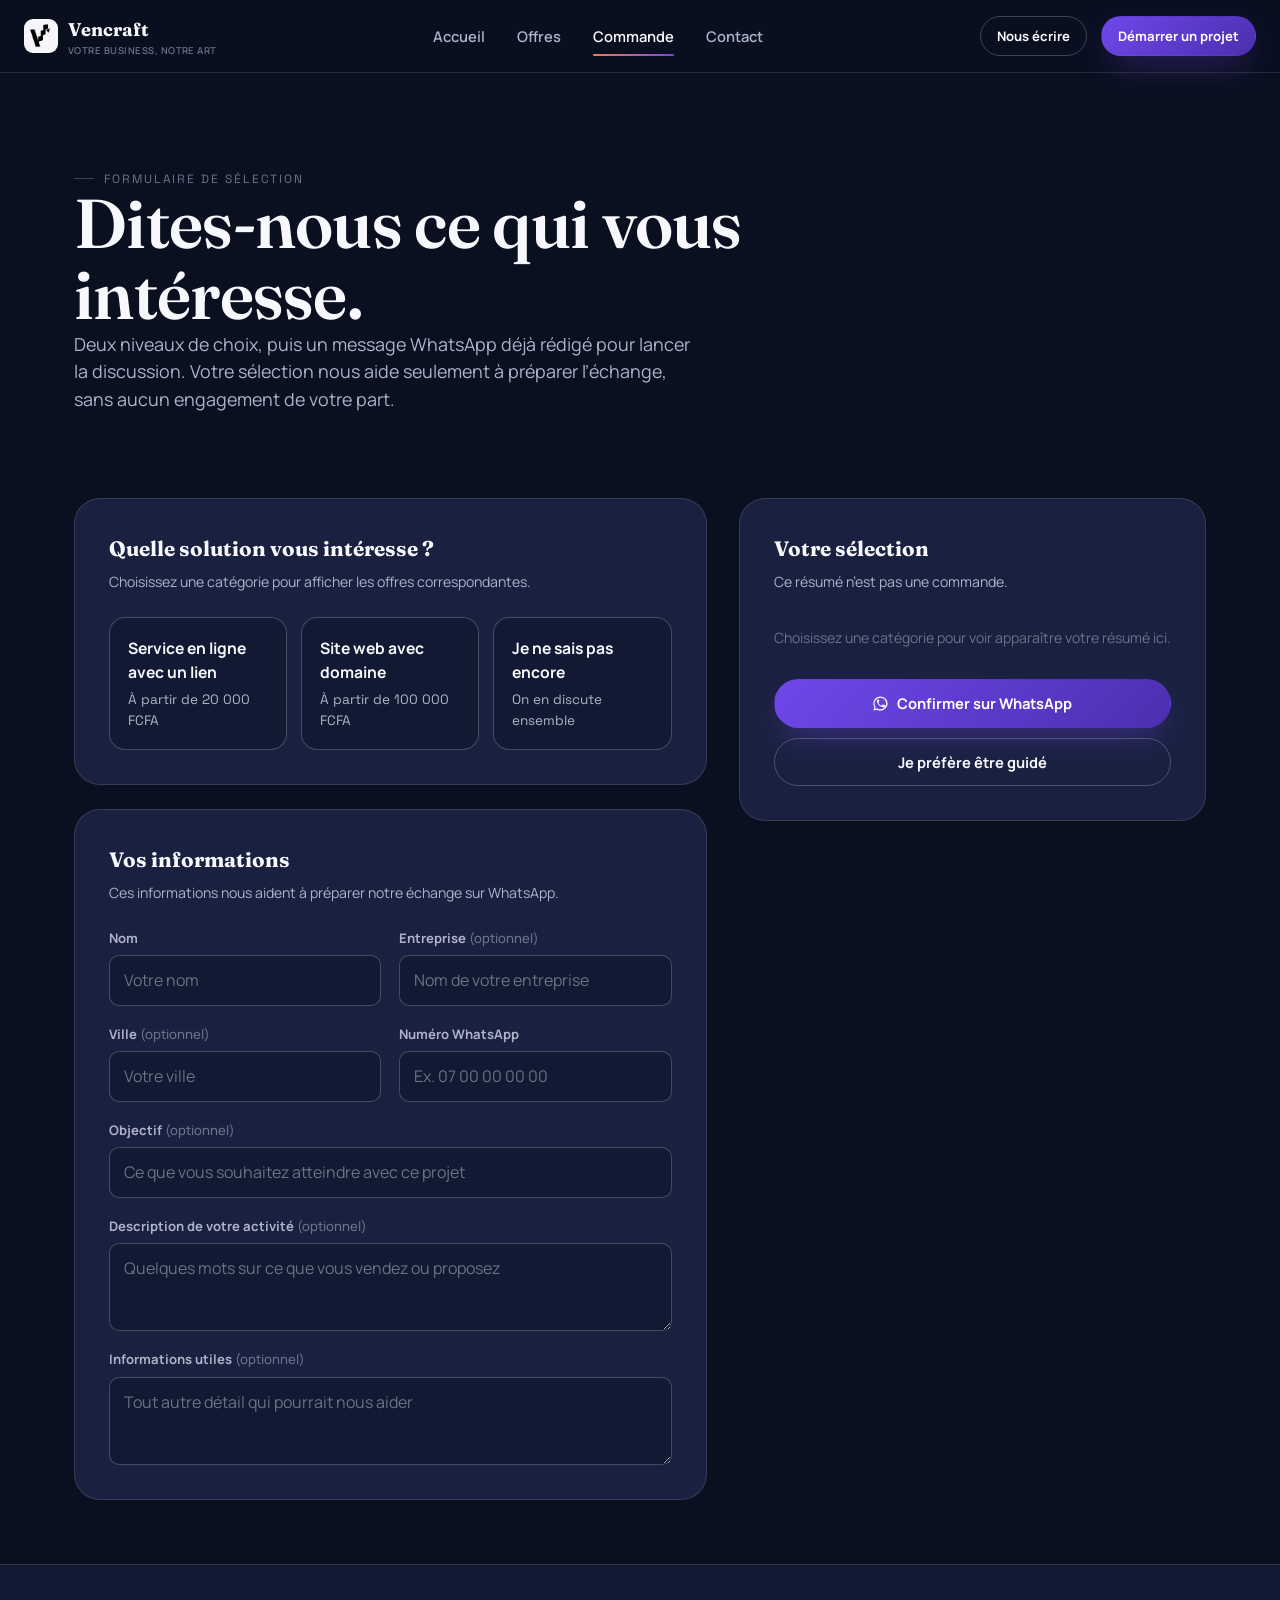
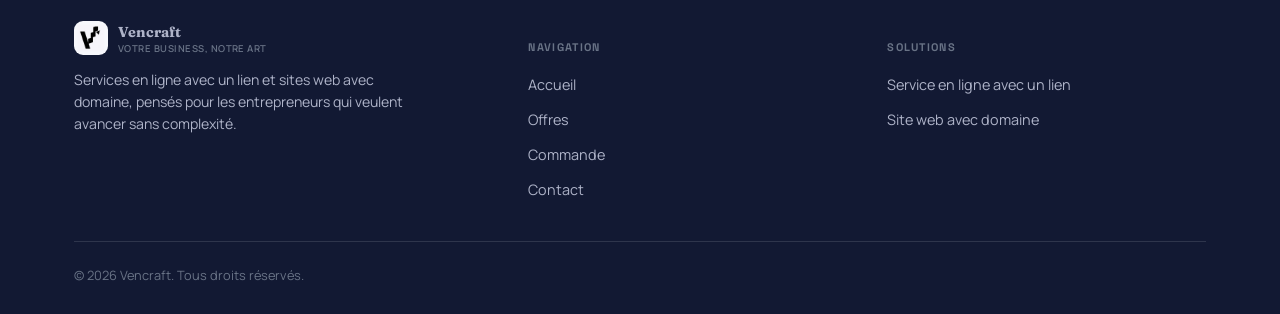
==== pages/commande.html @ 05296a95 "Add files via upload" ====
<!DOCTYPE html>
<html lang="fr">
<head>
<meta charset="UTF-8">
<meta name="viewport" content="width=device-width, initial-scale=1.0">
<title>Commande — Vencraft</title>
<meta name="description" content="Choisissez votre catégorie, votre offre, puis échangez directement avec Vencraft sur WhatsApp pour confirmer votre projet.">

<link rel="icon" type="image/png" sizes="32x32" href="../icons/favicon-32.png">
<link rel="icon" type="image/png" sizes="16x16" href="../icons/favicon-16.png">
<link rel="apple-touch-icon" href="../icons/apple-touch-icon.png">
<link rel="manifest" href="../manifest.webmanifest">
<meta name="theme-color" content="#0B1020">

<meta property="og:type" content="website">
<meta property="og:title" content="Commande — Vencraft">
<meta property="og:description" content="Choisissez votre catégorie, votre offre, puis échangez directement avec Vencraft sur WhatsApp pour confirmer votre projet.">
<meta property="og:image" content="https://VOTRE-DOMAINE.com/img/affiche-og.jpg">
<meta property="og:url" content="https://VOTRE-DOMAINE.com/pages/commande.html">
<meta name="twitter:card" content="summary_large_image">
<meta name="twitter:image" content="https://VOTRE-DOMAINE.com/img/affiche-og.jpg">

<link rel="stylesheet" href="../css/style.css">
</head>
<body>

<!-- ===================== HEADER ===================== -->
<header class="site-header">
  <div class="header-inner">
    <a href="../index.html" class="logo">
      <img src="../icons/logo-192.png" alt="Vencraft" class="mark">
      <span>Vencraft<span class="sub">Votre business, notre art</span></span>
    </a>
    <nav class="nav-desktop" aria-label="Navigation principale">
      <a href="../index.html">Accueil</a>
      <a href="services.html">Offres</a>
      <a href="commande.html" class="active">Commande</a>
      <a href="contact.html">Contact</a>
    </nav>
    <div class="header-cta">
      <a href="contact.html" class="btn btn-outline btn-sm">Nous écrire</a>
      <a href="commande.html" class="btn btn-gold btn-sm">Démarrer un projet</a>
      <button class="menu-toggle" aria-label="Ouvrir le menu" aria-expanded="false">
        <svg width="20" height="20" viewBox="0 0 24 24" fill="none" stroke="currentColor" stroke-width="2"><line x1="3" y1="6" x2="21" y2="6"/><line x1="3" y1="12" x2="21" y2="12"/><line x1="3" y1="18" x2="21" y2="18"/></svg>
      </button>
    </div>
  </div>
  <nav class="mobile-nav" aria-label="Navigation mobile">
    <a href="../index.html">Accueil</a>
    <a href="services.html">Offres</a>
    <a href="commande.html" class="active">Commande</a>
    <a href="contact.html">Contact</a>
    <div class="mobile-cta"><a href="commande.html" class="btn btn-gold btn-block">Démarrer un projet</a></div>
  </nav>
</header>

<main>
  <section class="hero" style="padding-bottom:20px;">
    <div class="container">
      <p class="eyebrow">Formulaire de sélection</p>
      <h1 class="display" style="max-width:20ch">Dites-nous ce qui vous intéresse.</h1>
      <p class="lede">Deux niveaux de choix, puis un message WhatsApp déjà rédigé pour lancer la discussion. Votre sélection nous aide seulement à préparer l’échange, sans aucun engagement de votre part.</p>
    </div>
  </section>

  <section class="section-tight">
    <div class="container">
      <div class="selector-shell" data-selection-flow>

        <!-- ===== colonne gauche : formulaire ===== -->
        <div>
          <!-- NIVEAU 1 -->
          <div class="panel reveal">
            <h3>Quelle solution vous intéresse ?</h3>
            <p class="panel-hint">Choisissez une catégorie pour afficher les offres correspondantes.</p>
            <div class="choice-grid cols-3">
              <label class="choice-card track-catalogue">
                <input type="radio" name="track" value="catalogue">
                <span class="cc-name">Service en ligne avec un lien</span>
                <span class="cc-price">À partir de 20 000 FCFA</span>
              </label>
              <label class="choice-card track-site">
                <input type="radio" name="track" value="domain">
                <span class="cc-name">Site web avec domaine</span>
                <span class="cc-price">À partir de 100 000 FCFA</span>
              </label>
              <label class="choice-card">
                <input type="radio" name="track" value="unsure">
                <span class="cc-name">Je ne sais pas encore</span>
                <span class="cc-price">On en discute ensemble</span>
              </label>
            </div>

            <!-- NIVEAU 2 — catalogue -->
            <div class="level-2" data-level2="catalogue">
              <h3>Quelle offre de catalogue vous intéresse ?</h3>
              <p class="panel-hint">Sélectionnez l’offre qui correspond le mieux à votre besoin.</p>
              <div class="choice-grid cols-2" data-offer-grid="catalogue"></div>
            </div>

            <!-- NIVEAU 2 — site -->
            <div class="level-2" data-level2="domain">
              <h3>Quelle offre de site vous intéresse ?</h3>
              <p class="panel-hint">Sélectionnez l’offre qui correspond le mieux à votre besoin.</p>
              <div class="choice-grid cols-2" data-offer-grid="domain"></div>
            </div>
          </div>

          <!-- FORMULAIRE GÉNÉRAL -->
          <div class="panel reveal">
            <h3>Vos informations</h3>
            <p class="panel-hint">Ces informations nous aident à préparer notre échange sur WhatsApp.</p>
            <form data-order-form>
              <div class="form-grid">
                <div class="field">
                  <label for="nom">Nom</label>
                  <input type="text" id="nom" name="nom" placeholder="Votre nom" required>
                </div>
                <div class="field">
                  <label for="entreprise">Entreprise <span class="opt">(optionnel)</span></label>
                  <input type="text" id="entreprise" name="entreprise" placeholder="Nom de votre entreprise">
                </div>
                <div class="field">
                  <label for="ville">Ville <span class="opt">(optionnel)</span></label>
                  <input type="text" id="ville" name="ville" placeholder="Votre ville">
                </div>
                <div class="field">
                  <label for="numero">Numéro WhatsApp</label>
                  <input type="tel" id="numero" name="numero" placeholder="Ex. 07 00 00 00 00" required>
                </div>
                <div class="field full">
                  <label for="objectif">Objectif <span class="opt">(optionnel)</span></label>
                  <input type="text" id="objectif" name="objectif" placeholder="Ce que vous souhaitez atteindre avec ce projet">
                </div>
                <div class="field full">
                  <label for="description">Description de votre activité <span class="opt">(optionnel)</span></label>
                  <textarea id="description" name="description" placeholder="Quelques mots sur ce que vous vendez ou proposez"></textarea>
                </div>
                <div class="field full">
                  <label for="infos">Informations utiles <span class="opt">(optionnel)</span></label>
                  <textarea id="infos" name="infos" placeholder="Tout autre détail qui pourrait nous aider"></textarea>
                </div>
              </div>
              <p class="form-error" data-form-error></p>
            </form>
          </div>
        </div>

        <!-- ===== colonne droite : résumé ===== -->
        <div class="panel summary-panel reveal">
          <h3>Votre sélection</h3>
          <p class="panel-hint">Ce résumé n’est pas une commande.</p>

          <p class="summary-empty" data-summary-empty>Choisissez une catégorie pour voir apparaître votre résumé ici.</p>

          <div data-summary-rows style="display:none;flex-direction:column;">
            <div class="summary-row">
              <span class="k">Solution sélectionnée</span>
              <span class="v" data-summary-track>—</span>
            </div>
            <div class="summary-row">
              <span class="k">Offre qui vous intéresse</span>
              <span class="v" data-summary-offer>—</span>
            </div>
            <div class="summary-row">
              <span class="k">Prix affiché</span>
              <span class="v" data-summary-price>—</span>
            </div>
          </div>

          <p class="summary-note" data-summary-note style="display:none;">Votre choix nous aide à comprendre votre intérêt. Nous confirmerons la solution et le prix après avoir étudié votre besoin.</p>

          <div class="summary-actions">
            <button class="btn btn-gold btn-block" data-whatsapp-submit>
              <svg width="17" height="17" viewBox="0 0 24 24" fill="currentColor"><path d="M17.5 14.4c-.3-.1-1.7-.8-2-.9-.3-.1-.5-.1-.7.1-.2.3-.8.9-1 1.1-.2.2-.4.2-.6.1-.3-.1-1.3-.5-2.5-1.5-.9-.8-1.5-1.8-1.7-2.1-.2-.3 0-.5.1-.6.1-.1.3-.4.4-.5.1-.2.2-.3.3-.5.1-.2 0-.4 0-.5C10.7 9 10.1 7.6 9.9 7c-.2-.5-.4-.5-.6-.5h-.5c-.2 0-.5.1-.7.3-.3.3-1 1-1 2.4s1 2.8 1.2 3c.1.2 2.1 3.2 5 4.4.7.3 1.3.5 1.7.6.7.2 1.3.2 1.8.1.5-.1 1.7-.7 1.9-1.3.2-.7.2-1.2.2-1.3-.1-.1-.3-.2-.6-.3z"/><path d="M12 2a10 10 0 0 0-8.6 15.1L2 22l5-1.3A10 10 0 1 0 12 2zm0 18.2c-1.6 0-3.1-.4-4.5-1.2l-.3-.2-3 .8.8-2.9-.2-.3A8.2 8.2 0 1 1 12 20.2z"/></svg>
              Confirmer sur WhatsApp
            </button>
            <a href="contact.html" class="btn btn-outline btn-block">Je préfère être guidé</a>
          </div>
        </div>

      </div>
    </div>
  </section>
</main>

<footer class="site-footer">
  <div class="container">
    <div class="footer-grid">
      <div>
        <a href="../index.html" class="logo" style="margin-bottom:14px;">
          <img src="../icons/logo-192.png" alt="Vencraft" class="mark">
          <span>Vencraft<span class="sub">Votre business, notre art</span></span>
        </a>
        <p style="color:var(--text-dim);font-size:.88rem;max-width:38ch;">Services en ligne avec un lien et sites web avec domaine, pensés pour les entrepreneurs qui veulent avancer sans complexité.</p>
      </div>
      <div>
        <h5>Navigation</h5>
        <ul>
          <li><a href="../index.html">Accueil</a></li>
          <li><a href="services.html">Offres</a></li>
          <li><a href="commande.html">Commande</a></li>
          <li><a href="contact.html">Contact</a></li>
        </ul>
      </div>
      <div>
        <h5>Solutions</h5>
        <ul>
          <li><a href="services.html#catalogue">Service en ligne avec un lien</a></li>
          <li><a href="services.html#domaine">Site web avec domaine</a></li>
        </ul>
      </div>
    </div>
    <div class="footer-bottom">
      <span>© <span data-year></span> Vencraft. Tous droits réservés.</span>
    </div>
  </div>
</footer>

<script src="../js/main.js"></script>
</body>
</html>
---- css/style.css ----
/* ==========================================================================
   VENCRAFT — Design system
   Display: Fraunces (craft, warmth, editorial weight)
   Body: Manrope (clean, humanist, mobile-legible)
   Data/Price: Space Grotesk (technical, precise — reserved for numbers)
   ========================================================================== */

@import url('https://fonts.googleapis.com/css2?family=Fraunces:ital,opsz,wght@0,9..144,300;0,9..144,500;0,9..144,600;0,9..144,700;1,9..144,500&family=Manrope:wght@400;500;600;700;800&family=Space+Grotesk:wght@500;600;700&display=swap');

:root{
  /* ink & surfaces — bleu nuit du logo */
  --ink:#0B1020;
  --ink-2:#121933;
  --surface:#1A2140;
  --surface-2:#222B4E;
  --line: rgba(247,248,252,.12);
  --line-strong: rgba(247,248,252,.22);

  /* paper (light cards on dark ground) — blanc cassé du logo */
  --paper:#F7F8FC;
  --paper-dim:#ECEDF6;
  --ink-on-paper:#0B1020;

  /* text on dark */
  --text:#F7F8FC;
  --text-dim:#AEB3C8;
  --text-faint:#697386;

  /* two tracks — never mixed without explanation */
  --catalogue:#FF7657;
  --catalogue-deep:#C2492D;
  --catalogue-glow: rgba(255,118,87,.16);

  --site:#7047EB;
  --site-deep:#4B2FAE;
  --site-glow: rgba(112,71,235,.18);

  /* accent de marque — violet du logo, réservé aux CTA principaux */
  --gold:#7047EB;
  --gold-deep:#4B2FAE;

  --danger:#E8613D;

  /* type */
  --f-display:'Fraunces', ui-serif, Georgia, serif;
  --f-body:'Manrope', ui-sans-serif, system-ui, sans-serif;
  --f-data:'Space Grotesk', ui-monospace, monospace;

  /* layout */
  --maxw: 1180px;
  --radius-s: 10px;
  --radius-m: 16px;
  --radius-l: 26px;
  --shadow-soft: 0 20px 60px -25px rgba(0,0,0,.6);
  --shadow-lift: 0 30px 70px -20px rgba(0,0,0,.55);

  --ease: cubic-bezier(.16,.8,.24,1);
}

/* ---------- reset ---------- */
*, *::before, *::after{ box-sizing:border-box; }
html{ scroll-behavior:smooth; }
@media (prefers-reduced-motion: reduce){
  html{ scroll-behavior:auto; }
  *, *::before, *::after{ animation-duration:.001ms !important; animation-iteration-count:1 !important; transition-duration:.001ms !important; scroll-behavior:auto !important; }
}
body{
  margin:0;
  background:var(--ink);
  color:var(--text);
  font-family:var(--f-body);
  font-size:16px;
  line-height:1.55;
  -webkit-font-smoothing:antialiased;
}
img{ max-width:100%; display:block; }
a{ color:inherit; text-decoration:none; }
ul{ margin:0; padding:0; list-style:none; }
h1,h2,h3,h4,p,figure{ margin:0; }
button{ font:inherit; cursor:pointer; }
input, select, textarea{ font:inherit; }

:focus-visible{
  outline:2px solid var(--gold);
  outline-offset:3px;
  border-radius:4px;
}

.container{
  width:100%;
  max-width:var(--maxw);
  margin:0 auto;
  padding:0 24px;
}

section{ position:relative; }

/* ---------- utility type ---------- */
.eyebrow{
  font-family:var(--f-data);
  font-size:12px;
  letter-spacing:.16em;
  text-transform:uppercase;
  color:var(--text-faint);
  display:inline-flex;
  align-items:center;
  gap:10px;
}
.eyebrow::before{
  content:'';
  width:20px; height:1px;
  background:var(--line-strong);
}
.eyebrow.on-catalogue{ color:var(--catalogue); }
.eyebrow.on-catalogue::before{ background:var(--catalogue); }
.eyebrow.on-site{ color:var(--site); }
.eyebrow.on-site::before{ background:var(--site); }

h1.display, h2.display, h3.display{
  font-family:var(--f-display);
  font-weight:600;
  letter-spacing:-.01em;
  color:var(--text);
}
h1.display{ font-size: clamp(2.4rem, 5.4vw, 4.4rem); line-height:1.03; font-weight:600; }
h2.display{ font-size: clamp(1.9rem, 3.6vw, 2.8rem); line-height:1.08; }
h3.display{ font-size: clamp(1.3rem, 2vw, 1.6rem); line-height:1.15; }

.lede{
  font-size: clamp(1.02rem, 1.4vw, 1.2rem);
  color:var(--text-dim);
  max-width:56ch;
}

.price{ font-family:var(--f-data); font-weight:700; letter-spacing:-.01em; }

/* ---------- header ---------- */
.site-header{
  position:sticky; top:0; z-index:60;
  background:rgba(11,16,32,.86);
  backdrop-filter:blur(14px) saturate(140%);
  border-bottom:1px solid var(--line);
}
.header-inner{
  display:flex; align-items:center; justify-content:space-between;
  padding:16px 24px;
}
.logo{
  display:flex; align-items:center; gap:10px;
  font-family:var(--f-display); font-weight:700; font-size:1.15rem;
  color:var(--text);
}
.logo .mark{
  width:34px; height:34px; border-radius:9px;
  object-fit:cover; flex:none; display:block;
}
.logo span.sub{
  display:block; font-family:var(--f-body); font-weight:600; font-size:9.5px;
  letter-spacing:.05em; text-transform:uppercase; color:var(--text-faint);
  max-width:190px; white-space:normal; line-height:1.25;
}

.nav-desktop{ display:flex; align-items:center; gap:32px; }
.nav-desktop a{
  font-size:.92rem; font-weight:600; color:var(--text-dim);
  position:relative; padding:6px 0;
  transition:color .2s var(--ease);
}
.nav-desktop a:hover, .nav-desktop a.active{ color:var(--text); }
.nav-desktop a.active::after{
  content:''; position:absolute; left:0; right:0; bottom:-2px; height:2px;
  background:linear-gradient(90deg, var(--catalogue), var(--site));
  border-radius:2px;
}

.header-cta{ display:flex; align-items:center; gap:14px; }

.btn{
  display:inline-flex; align-items:center; justify-content:center; gap:8px;
  padding:12px 22px;
  border-radius:999px;
  font-weight:700; font-size:.92rem;
  border:1px solid transparent;
  transition:transform .25s var(--ease), box-shadow .25s var(--ease), background .25s var(--ease), border-color .25s var(--ease);
  white-space:nowrap;
}
.btn:hover{ transform:translateY(-2px); }
.btn-gold{
  background:linear-gradient(135deg, var(--gold), var(--gold-deep));
  color:#FFFFFF;
  box-shadow:0 14px 34px -12px rgba(112,71,235,.55);
}
.btn-gold:hover{ box-shadow:0 18px 42px -12px rgba(112,71,235,.7); }
.btn-outline{
  border-color:var(--line-strong); color:var(--text);
  background:transparent;
}
.btn-outline:hover{ border-color:var(--text); }
/* boutons "Choisir cette offre" sur fond clair : l'outline sombre par défaut
   est presque invisible sur une carte crème, on la recolore par piste */
.offer-card .btn-outline{
  border-color:#D7DAE8; color:var(--ink-on-paper); background:transparent;
}
.offer-card.catalogue .btn-outline{ border-color:var(--catalogue); color:var(--catalogue-deep); }
.offer-card.catalogue .btn-outline:hover{ background:var(--catalogue-glow); border-color:var(--catalogue-deep); }
.offer-card.site .btn-outline{ border-color:var(--site); color:var(--site-deep); }
.offer-card.site .btn-outline:hover{ background:var(--site-glow); border-color:var(--site-deep); }
.btn-catalogue{
  background:var(--catalogue); color:#3A1608;
  box-shadow:0 14px 30px -14px var(--catalogue-glow);
}
.btn-site{
  background:var(--site); color:#FFFFFF;
  box-shadow:0 14px 30px -14px var(--site-glow);
}
.btn-sm{ padding:9px 16px; font-size:.82rem; }
.btn-block{ width:100%; }
.btn[disabled]{ opacity:.45; cursor:not-allowed; transform:none !important; }

.menu-toggle{
  display:none;
  width:42px; height:42px; border-radius:10px;
  border:1px solid var(--line-strong); background:transparent;
  color:var(--text);
  align-items:center; justify-content:center;
}

.mobile-nav{
  display:none;
  flex-direction:column;
  gap:2px;
  border-top:1px solid var(--line);
  background:var(--ink-2);
}
.mobile-nav.open{ display:flex; }
.mobile-nav a{
  padding:16px 24px;
  font-weight:600; color:var(--text-dim);
  border-bottom:1px solid var(--line);
}
.mobile-nav a.active{ color:var(--text); }
.mobile-nav .mobile-cta{ padding:18px 24px; }

@media (max-width: 860px){
  .nav-desktop{ display:none; }
  .header-cta .btn-outline{ display:none; }
  .menu-toggle{ display:flex; }
}

/* ---------- hero ---------- */
.hero{
  padding:88px 0 60px;
  overflow:hidden;
}
.hero-grid{
  display:grid; gap:56px;
}
.hero-copy{ max-width:640px; }
.hero-copy .eyebrow{ margin-bottom:22px; }
.hero-copy h1{ margin-bottom:22px; }
.hero-copy .lede{ margin-bottom:34px; }
.hero-badges{
  display:flex; flex-wrap:wrap; gap:10px 22px;
  margin-top:36px;
  padding-top:26px;
  border-top:1px solid var(--line);
}
.hero-badges .badge{
  display:flex; align-items:center; gap:8px;
  font-size:.82rem; color:var(--text-dim); font-weight:600;
}
.hero-badges .badge svg{ flex:none; color:var(--gold); }
.hero-actions{ display:flex; flex-wrap:wrap; gap:14px; }

/* signature: split-path switcher */
.split-path{
  position:relative;
  display:grid; grid-template-columns:1fr 1fr;
  border-radius:var(--radius-l);
  overflow:hidden;
  border:1px solid var(--line-strong);
  box-shadow:var(--shadow-lift);
  min-height:420px;
}
.split-path .seam{
  position:absolute; left:50%; top:0; bottom:0; width:1px;
  transform:translateX(-.5px);
  background:repeating-linear-gradient(180deg, var(--paper) 0 10px, transparent 10px 20px);
  opacity:.35;
  z-index:5;
  pointer-events:none;
}
.path-side{
  position:relative;
  padding:38px 30px;
  display:flex; flex-direction:column;
  color:var(--text);
  transition:flex-grow .5s var(--ease), background .4s var(--ease);
}
.path-side.catalogue{ background:linear-gradient(160deg, var(--catalogue-deep) 0%, #2A1610 70%); }
.path-side.site{ background:linear-gradient(160deg, var(--site-deep) 0%, #1E1642 70%); }
.path-side .tag{
  font-family:var(--f-data); font-size:11px; letter-spacing:.14em; text-transform:uppercase;
  color:rgba(255,255,255,.72);
  margin-bottom:16px;
}
.path-side h3{
  font-family:var(--f-display); font-weight:600; font-size:1.5rem; margin-bottom:10px;
}
.path-side p{ color:rgba(245,241,231,.82); font-size:.94rem; margin-bottom:22px; flex:none; }
.path-side .path-points{ margin-top:auto; display:flex; flex-direction:column; gap:9px; margin-bottom:24px; }
.path-side .path-points li{
  display:flex; gap:10px; align-items:flex-start;
  font-size:.86rem; color:rgba(245,241,231,.9);
}
.path-side .path-points li svg{ flex:none; margin-top:2px; }
.path-side .path-from{ font-size:.78rem; color:rgba(255,255,255,.65); margin-bottom:2px; }
.path-side .path-price{ font-family:var(--f-data); font-size:1.7rem; font-weight:700; margin-bottom:20px; }

@media (max-width: 760px){
  .split-path{ grid-template-columns:1fr; }
  .split-path .seam{ left:0; right:0; top:50%; bottom:auto; width:auto; height:1px;
    background:repeating-linear-gradient(90deg, var(--paper) 0 10px, transparent 10px 20px); }
}

@media (min-width: 980px){
  .hero-grid{ grid-template-columns:1.05fr .95fr; align-items:center; }
}

/* ---------- section shells ---------- */
.section{ padding:88px 0; }
.section-tight{ padding:64px 0; }
.section.on-paper{ background:var(--paper); color:var(--ink-on-paper); }
.section.on-paper .eyebrow{ color:#7C8299; }
.section.on-paper .eyebrow::before{ background:#C7CBDC; }
.section.on-paper h2.display, .section.on-paper h3.display{ color:var(--ink-on-paper); }
.section.on-paper .lede{ color:#4A4F63; }
.section-head{ max-width:680px; margin-bottom:48px; }
.section-head .eyebrow{ margin-bottom:16px; }
.section-head h2{ margin-bottom:16px; }

.divider-stitch{
  height:1px; margin:0 auto;
  max-width:var(--maxw);
  background:repeating-linear-gradient(90deg, var(--line-strong) 0 8px, transparent 8px 16px);
}

/* ---------- category intro blocks ---------- */
.category-block{ margin-bottom:64px; }
.category-block:last-child{ margin-bottom:0; }
.category-head{
  display:flex; align-items:flex-start; justify-content:space-between; gap:24px;
  flex-wrap:wrap;
  margin-bottom:8px;
}
.category-head h3{ font-size:clamp(1.5rem,2.4vw,2rem); }
.category-pill{
  font-family:var(--f-data); font-size:11px; letter-spacing:.1em; text-transform:uppercase;
  padding:7px 14px; border-radius:999px; font-weight:600;
}
.category-pill.catalogue{ background:var(--catalogue-glow); color:var(--catalogue-deep); border:1px solid rgba(194,73,45,.3); }
.category-pill.site{ background:var(--site-glow); color:var(--site-deep); border:1px solid rgba(75,47,174,.3); }
.on-paper .category-pill.catalogue{ color:#C2492D; }
.on-paper .category-pill.site{ color:#4B2FAE; }

.category-explain{ color:#4A4F63; max-width:64ch; margin-bottom:22px; }
.on-dark .category-explain{ color:var(--text-dim); }

.purpose-list{
  display:grid; grid-template-columns:repeat(auto-fit, minmax(200px,1fr));
  gap:10px 24px; margin-bottom:6px;
}
.purpose-list li{
  display:flex; gap:9px; align-items:flex-start; font-size:.88rem; color:#454B60;
}
.on-dark .purpose-list li{ color:var(--text-dim); }
.purpose-list li svg{ flex:none; margin-top:3px; }

/* ---------- offer cards ---------- */
.offer-grid{
  display:grid; gap:20px;
  grid-template-columns:repeat(4, 1fr);
}
@media (max-width: 1040px){ .offer-grid{ grid-template-columns:repeat(2,1fr); } }
@media (max-width: 600px){ .offer-grid{ grid-template-columns:1fr; } }

.offer-card{
  background:#FFFFFF;
  border:1px solid #E3E6F0;
  border-radius:var(--radius-m);
  padding:26px 22px;
  display:flex; flex-direction:column;
  transition:transform .3s var(--ease), box-shadow .3s var(--ease), border-color .3s var(--ease);
}
.offer-card:hover{ transform:translateY(-6px); box-shadow:var(--shadow-soft); }
.offer-card .cat-tag{
  font-family:var(--f-data); font-size:10.5px; letter-spacing:.1em; text-transform:uppercase;
  margin-bottom:14px; font-weight:600;
}
.offer-card.catalogue .cat-tag{ color:var(--catalogue-deep); }
.offer-card.site .cat-tag{ color:var(--site-deep); }
.offer-card h4{
  font-family:var(--f-display); font-weight:600; font-size:1.3rem; color:var(--ink-on-paper);
  margin-bottom:6px;
}
.offer-card .price{
  font-size:1.5rem; color:var(--ink-on-paper); margin-bottom:16px;
}
.offer-card .price small{ font-family:var(--f-body); font-weight:600; font-size:.62em; color:#7C8299; }
.offer-card p.desc{ font-size:.86rem; color:#5B6178; margin-bottom:18px; flex:1; }
.offer-card.featured{
  border-color:transparent;
  background:linear-gradient(180deg,#FFFFFF, #FFFFFF) padding-box,
             linear-gradient(135deg, var(--catalogue), var(--gold)) border-box;
  border:2px solid transparent;
  position:relative;
}
.offer-card.featured.site{
  background:linear-gradient(180deg,#FFFFFF, #FFFFFF) padding-box,
             linear-gradient(135deg, var(--site), var(--catalogue)) border-box;
}
.offer-card .badge-top{
  position:absolute; top:-13px; left:22px;
  font-family:var(--f-data); font-size:10px; letter-spacing:.08em; text-transform:uppercase;
  padding:5px 12px; border-radius:999px; font-weight:700;
  background:var(--gold); color:#FFFFFF;
}

/* ---------- offer detail accordion (inside offer cards) ---------- */
.offer-detail{
  margin-top:auto; padding-top:14px; border-top:1px solid #ECEEF6;
}
.offer-detail summary{
  cursor:pointer; list-style:none; display:flex; align-items:center; gap:6px;
  font-family:var(--f-data); font-size:.76rem; font-weight:700; letter-spacing:.02em;
  color:var(--catalogue-deep); margin-bottom:14px;
}
.offer-card.site .offer-detail summary{ color:var(--site-deep); }
.offer-detail summary::-webkit-details-marker{ display:none; }
.offer-detail summary::after{ content:'⌄'; font-size:1rem; transition:transform .25s var(--ease); }
.offer-detail[open] summary::after{ transform:rotate(180deg); }
.offer-detail .od-block{ margin-bottom:16px; }
.offer-detail .od-block:last-child{ margin-bottom:14px; }
.offer-detail .od-block h6{
  font-family:var(--f-data); font-size:10px; letter-spacing:.09em; text-transform:uppercase;
  color:#7C8299; margin-bottom:10px;
}
.offer-detail .od-block ul{ display:flex; flex-direction:column; gap:7px; }
.offer-detail .od-block li{
  font-size:.83rem; line-height:1.4; color:#43485C; padding-left:18px; position:relative;
}
.offer-detail .od-block li::before{
  content:'✓'; position:absolute; left:0; top:0;
  font-size:.75rem; font-weight:700; color:var(--catalogue-deep);
}
.offer-card.site .offer-detail .od-block li::before{ color:var(--site-deep); }
.offer-detail .od-note{
  font-size:.82rem; color:#5B6178; background:#F0F1F8; border-radius:10px; padding:12px 14px;
}

/* ---------- spec box (Croissance / Site Croissance deep dive) ---------- */
.spec-box{
  border-radius:var(--radius-l);
  padding:44px;
  display:grid; gap:36px;
  color:var(--text);
}
.spec-box.catalogue{ background:linear-gradient(150deg, #33190F 0%, var(--ink-2) 65%); border:1px solid rgba(255,118,87,.3); }
.spec-box.site{ background:linear-gradient(150deg, #1E1642 0%, var(--ink-2) 65%); border:1px solid rgba(112,71,235,.3); }
.spec-top{ display:flex; flex-wrap:wrap; justify-content:space-between; gap:24px; align-items:flex-start; }
.spec-marker{
  font-family:var(--f-data); font-size:11px; letter-spacing:.16em; text-transform:uppercase;
  font-weight:700; padding:8px 16px; border-radius:999px;
}
.spec-box.catalogue .spec-marker{ background:var(--catalogue); color:#3A1608; }
.spec-box.site .spec-marker{ background:var(--site); color:#FFFFFF; }
.spec-name{ font-family:var(--f-display); font-size:clamp(1.7rem,3vw,2.3rem); font-weight:600; margin-bottom:4px; }
.spec-price{ font-family:var(--f-data); font-size:1.5rem; font-weight:700; }
.spec-badge{
  display:inline-block; margin-top:10px;
  font-size:.78rem; font-weight:700; color:var(--gold);
  border:1px solid rgba(112,71,235,.4); padding:5px 12px; border-radius:999px;
}
.spec-grid{ display:grid; gap:28px; grid-template-columns:1fr 1fr; }
@media (max-width: 760px){ .spec-grid{ grid-template-columns:1fr; } }
.spec-col h5{
  font-family:var(--f-data); font-size:11px; letter-spacing:.12em; text-transform:uppercase;
  color:var(--text-faint); margin-bottom:12px;
}
.spec-col p{ color:var(--text-dim); font-size:.94rem; }
.spec-features{ display:flex; flex-direction:column; gap:10px; }
.spec-features li{ display:flex; gap:10px; align-items:flex-start; font-size:.9rem; color:var(--text); }
.spec-features li svg{ flex:none; margin-top:3px; }

/* ---------- comparison cards ---------- */
.compare-grid{ display:grid; gap:24px; grid-template-columns:1fr 1fr; }
@media (max-width: 760px){ .compare-grid{ grid-template-columns:1fr; } }
.compare-card{
  border-radius:var(--radius-l);
  padding:34px;
  background:#FFFFFF;
  border:1px solid #E3E6F0;
}
.compare-card .cc-head{ display:flex; align-items:center; gap:12px; margin-bottom:16px; }
.compare-card .cc-icon{
  width:44px; height:44px; border-radius:12px;
  display:flex; align-items:center; justify-content:center;
  flex:none;
}
.compare-card.catalogue .cc-icon{ background:var(--catalogue-glow); color:var(--catalogue-deep); }
.compare-card.site .cc-icon{ background:var(--site-glow); color:var(--site-deep); }
.compare-card h4{ font-family:var(--f-display); font-size:1.3rem; color:var(--ink-on-paper); }
.compare-card p{ color:#4A4F63; font-size:.92rem; margin-bottom:18px; }
.compare-card ul{ display:flex; flex-direction:column; gap:10px; margin-bottom:22px; }
.compare-card ul li{ display:flex; gap:9px; align-items:flex-start; font-size:.87rem; color:#454B60; }
.compare-card ul li svg{ flex:none; margin-top:3px; }
.compare-line{
  font-family:var(--f-display); font-style:italic; font-size:1.05rem;
  padding-top:16px; border-top:1px dashed #D7DAE8; color:var(--ink-on-paper);
}
.compare-card.catalogue .compare-line{ color:var(--catalogue-deep); }
.compare-card.site .compare-line{ color:var(--site-deep); }

/* ---------- process steps ---------- */
.steps{ display:grid; gap:20px; grid-template-columns:repeat(3,1fr); counter-reset:step; }
@media (max-width: 820px){ .steps{ grid-template-columns:1fr; } }
.step{
  border:1px solid var(--line); border-radius:var(--radius-m);
  padding:28px 24px; background:var(--surface);
  position:relative;
}
.step .step-no{
  font-family:var(--f-data); font-size:.78rem; color:var(--text-faint);
  margin-bottom:14px; letter-spacing:.08em;
}
.step h4{ font-family:var(--f-display); font-size:1.15rem; margin-bottom:8px; }
.step p{ color:var(--text-dim); font-size:.9rem; }

/* ---------- selection flow (commande.html) ---------- */
.selector-shell{
  display:grid; gap:32px; grid-template-columns: 1.15fr .85fr;
  align-items:start;
}
@media (max-width: 900px){ .selector-shell{ grid-template-columns:1fr; } }

.panel{
  background:var(--surface); border:1px solid var(--line);
  border-radius:var(--radius-l); padding:34px;
}
.panel + .panel{ margin-top:24px; }
.panel h3{ font-family:var(--f-display); font-size:1.3rem; margin-bottom:6px; }
.panel .panel-hint{ color:var(--text-dim); font-size:.88rem; margin-bottom:24px; }

.choice-grid{ display:grid; gap:14px; }
.choice-grid.cols-3{ grid-template-columns:repeat(3,1fr); }
.choice-grid.cols-2{ grid-template-columns:repeat(2,1fr); }
@media (max-width: 640px){ .choice-grid.cols-3, .choice-grid.cols-2{ grid-template-columns:1fr; } }

.choice-card{
  position:relative;
  border:1px solid var(--line-strong);
  border-radius:var(--radius-m);
  padding:18px 18px;
  background:var(--ink-2);
  text-align:left;
  color:var(--text);
  transition:border-color .2s var(--ease), background .2s var(--ease), transform .2s var(--ease);
}
.choice-card:hover{ transform:translateY(-3px); }
.choice-card .cc-name{ font-weight:700; font-size:.98rem; margin-bottom:4px; display:block; }
.choice-card .cc-price{ font-family:var(--f-data); font-size:.85rem; color:var(--text-dim); display:block; }
.choice-card input{ position:absolute; opacity:0; inset:0; width:100%; height:100%; margin:0; cursor:pointer; }
.choice-card.checked{ border-color:var(--gold); background:rgba(112,71,235,.1); }
.choice-card.checked::after{
  content:'✓'; position:absolute; top:10px; right:12px;
  width:20px; height:20px; border-radius:50%;
  background:var(--gold); color:#FFFFFF; font-size:11px; font-weight:800;
  display:flex; align-items:center; justify-content:center;
}
.choice-card.track-catalogue.checked{ border-color:var(--catalogue); background:var(--catalogue-glow); }
.choice-card.track-catalogue.checked::after{ background:var(--catalogue); color:#3A1608; }
.choice-card.track-site.checked{ border-color:var(--site); background:var(--site-glow); }
.choice-card.track-site.checked::after{ background:var(--site); color:#FFFFFF; }

.level-2{
  display:none;
  margin-top:28px; padding-top:28px; border-top:1px solid var(--line);
}
.level-2.active{ display:block; }

.form-grid{ display:grid; gap:18px; grid-template-columns:1fr 1fr; }
@media (max-width: 640px){ .form-grid{ grid-template-columns:1fr; } }
.field{ display:flex; flex-direction:column; gap:7px; }
.field.full{ grid-column:1 / -1; }
.field label{ font-size:.82rem; font-weight:700; color:var(--text-dim); }
.field label .opt{ font-weight:500; color:var(--text-faint); }
.field input, .field textarea{
  background:var(--ink-2); border:1px solid var(--line-strong); border-radius:10px;
  padding:12px 14px; color:var(--text);
}
.field input::placeholder, .field textarea::placeholder{ color:var(--text-faint); }
.field textarea{ resize:vertical; min-height:88px; }
.field input:focus, .field textarea:focus{ border-color:var(--gold); }

.summary-panel{ position:sticky; top:96px; }
.summary-row{
  display:flex; justify-content:space-between; gap:12px;
  padding:12px 0; border-bottom:1px solid var(--line);
  font-size:.88rem;
}
.summary-row:last-of-type{ border-bottom:none; }
.summary-row .k{ color:var(--text-faint); }
.summary-row .v{ font-weight:700; text-align:right; }
.summary-empty{ color:var(--text-faint); font-size:.88rem; padding:10px 0; }
.summary-note{
  margin-top:18px; padding:16px; border-radius:12px;
  background:rgba(244,241,231,.05); border:1px solid var(--line);
  font-size:.83rem; color:var(--text-dim); line-height:1.6;
}
.summary-actions{ margin-top:20px; display:flex; flex-direction:column; gap:10px; }
.form-error{ color:var(--danger); font-size:.82rem; margin-top:4px; display:none; }
.form-error.show{ display:block; }

/* ---------- contact page ---------- */
.contact-grid{ display:grid; gap:28px; grid-template-columns:1fr 1fr; }
@media (max-width: 860px){ .contact-grid{ grid-template-columns:1fr; } }
.contact-card{
  border:1px solid var(--line); border-radius:var(--radius-l);
  padding:30px; background:var(--surface);
}
.contact-card h4{ font-family:var(--f-display); font-size:1.2rem; margin-bottom:10px; }
.contact-card p{ color:var(--text-dim); font-size:.92rem; margin-bottom:18px; }
.contact-list{ display:flex; flex-direction:column; gap:14px; }
.contact-list li{ display:flex; gap:12px; align-items:flex-start; }
.contact-list .ic{
  width:38px; height:38px; border-radius:10px; flex:none;
  display:flex; align-items:center; justify-content:center;
  background:rgba(244,241,231,.06); color:var(--gold);
}
.contact-list .txt strong{ display:block; font-size:.9rem; }
.contact-list .txt span{ display:block; font-size:.85rem; color:var(--text-dim); }

.faq-item{ border-bottom:1px solid var(--line); padding:18px 0; }
.faq-item summary{ cursor:pointer; font-weight:700; list-style:none; display:flex; justify-content:space-between; gap:12px; }
.faq-item summary::-webkit-details-marker{ display:none; }
.faq-item summary::after{ content:'+'; color:var(--gold); font-size:1.2rem; }
.faq-item[open] summary::after{ content:'–'; }
.faq-item p{ color:var(--text-dim); font-size:.9rem; margin-top:12px; }

/* ---------- footer ---------- */
.site-footer{
  background:var(--ink-2); border-top:1px solid var(--line);
  padding:56px 0 28px;
}
.footer-grid{
  display:grid; gap:40px; grid-template-columns:1.3fr 1fr 1fr;
  margin-bottom:40px;
}
@media (max-width: 760px){ .footer-grid{ grid-template-columns:1fr; } }
.footer-grid h5{ font-family:var(--f-data); font-size:11px; letter-spacing:.12em; text-transform:uppercase; color:var(--text-faint); margin-bottom:16px; }
.footer-grid ul{ display:flex; flex-direction:column; gap:10px; }
.footer-grid a{ font-size:.9rem; color:var(--text-dim); }
.footer-grid a:hover{ color:var(--text); }
.footer-bottom{
  display:flex; justify-content:space-between; flex-wrap:wrap; gap:12px;
  padding-top:24px; border-top:1px solid var(--line);
  font-size:.8rem; color:var(--text-faint);
}

/* ---------- reveal on scroll ---------- */
.reveal{ opacity:0; transform:translateY(18px); transition:opacity .7s var(--ease), transform .7s var(--ease); }
.reveal.in{ opacity:1; transform:translateY(0); }

/* ---------- misc ---------- */
.tag-row{ display:flex; flex-wrap:wrap; gap:10px; margin-top:18px; }
.mini-tag{
  font-size:.76rem; font-weight:700; padding:6px 12px; border-radius:999px;
  border:1px solid var(--line-strong); color:var(--text-dim);
}
.center{ text-align:center; }
.mx-auto{ margin-left:auto; margin-right:auto; }
.toast{
  position:fixed; bottom:24px; left:50%; transform:translateX(-50%) translateY(20px);
  background:var(--paper); color:var(--ink-on-paper);
  padding:14px 22px; border-radius:12px; font-weight:700; font-size:.88rem;
  box-shadow:var(--shadow-lift);
  opacity:0; pointer-events:none;
  transition:opacity .3s var(--ease), transform .3s var(--ease);
  z-index:100;
}
.toast.show{ opacity:1; transform:translateX(-50%) translateY(0); }
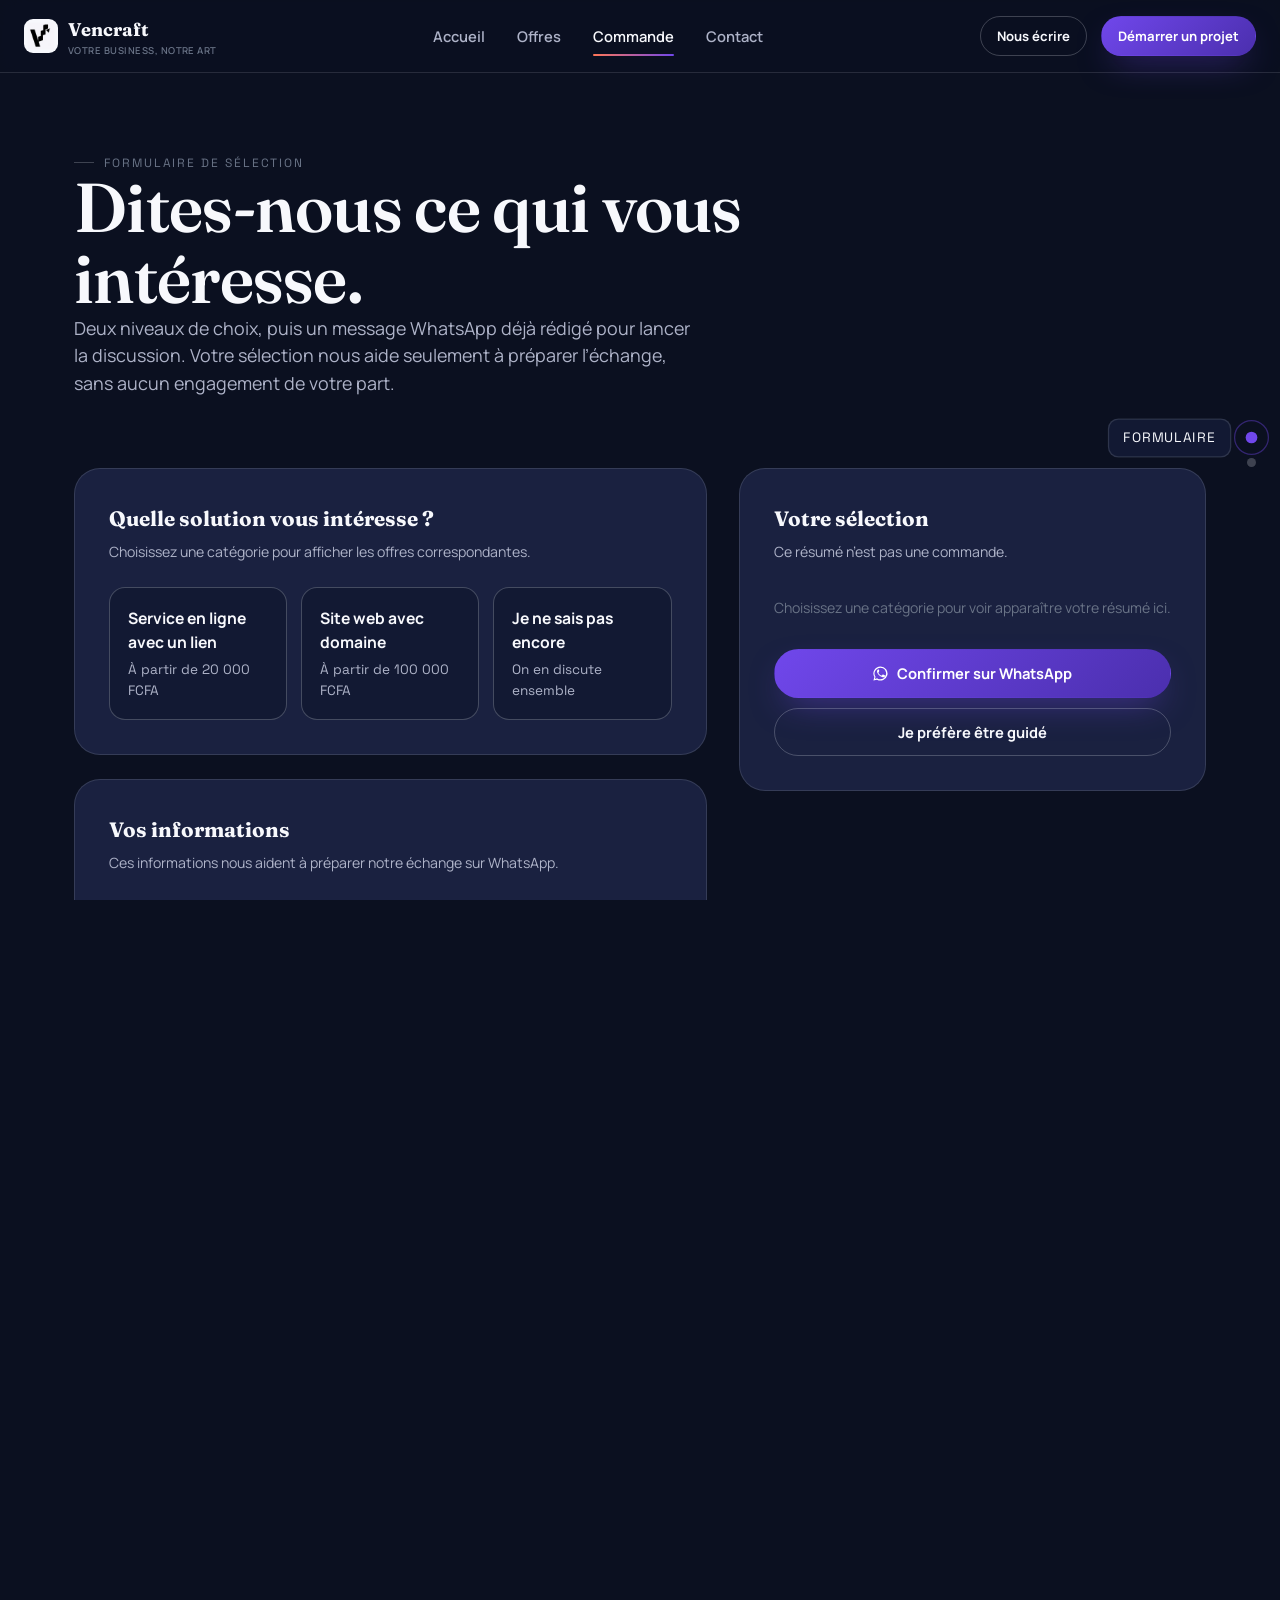
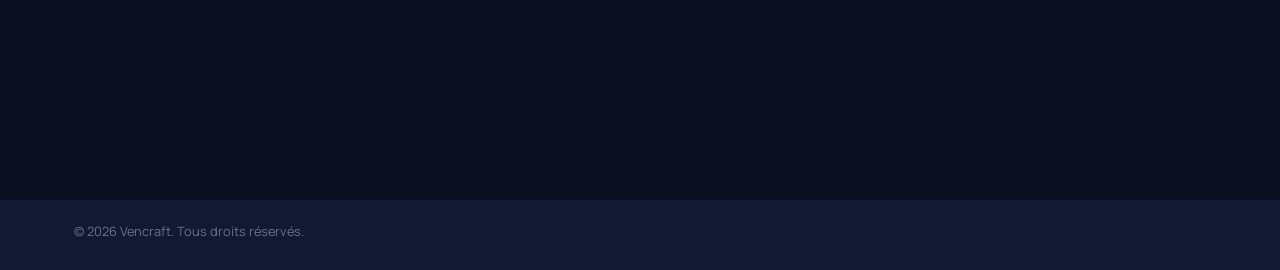
==== commit 2710e015: "Add files via upload" ====
--- a/pages/commande.html
+++ b/pages/commande.html
@@ -22,7 +22,14 @@
 
 <link rel="stylesheet" href="../css/style.css">
 </head>
-<body>
+<body class="page-loaded">
+
+<div class="page-transition" data-page-transition aria-hidden="true"></div>
+<div class="scroll-progress" data-scroll-progress aria-hidden="true"></div>
+<nav class="section-nav" data-section-nav aria-label="Navigation rapide entre les sections"></nav>
+<button class="back-to-top" data-back-to-top aria-label="Revenir en haut de page" type="button">
+  <svg width="18" height="18" viewBox="0 0 24 24" fill="none" stroke="currentColor" stroke-width="2.4"><path d="M12 19V5M5 12l7-7 7 7"/></svg>
+</button>
 
 <!-- ===================== HEADER ===================== -->
 <header class="site-header">
@@ -55,7 +62,7 @@
 </header>
 
 <main>
-  <section class="hero" style="padding-bottom:20px;">
+  <section class="hero" style="padding-bottom:20px;" data-nav="Formulaire">
     <div class="container">
       <p class="eyebrow">Formulaire de sélection</p>
       <h1 class="display" style="max-width:20ch">Dites-nous ce qui vous intéresse.</h1>
@@ -63,7 +70,7 @@
     </div>
   </section>
 
-  <section class="section-tight">
+  <section class="section-tight" data-nav="Sélection">
     <div class="container">
       <div class="selector-shell" data-selection-flow>
 
--- a/css/style.css
+++ b/css/style.css
@@ -689,3 +689,149 @@
   z-index:100;
 }
 .toast.show{ opacity:1; transform:translateX(-50%) translateY(0); }
+
+/* ==========================================================================
+   VENCRAFT — Interactions & Motion System (v2)
+   Scroll-snap chunking + dot rail, ripple clicks, magnetic buttons,
+   tilt cards, cursor-glow, page transitions, scroll progress.
+   Goal: every page reads in short, deliberate beats instead of one long
+   continuous scroll — and every click/hover feels considered.
+   ========================================================================== */
+
+/* ---- tighter rhythm: shorter pages without losing content ---- */
+.section{ padding:68px 0; }
+.section-tight{ padding:50px 0; }
+.hero{ padding:72px 0 44px; }
+.category-block{ margin-bottom:52px; }
+
+/* ---- scroll snapping: the page settles on each beat ---- */
+html{ scroll-padding-top:88px; }
+@media (min-width:641px){
+  html{ scroll-snap-type:y proximity; }
+  main > section[data-nav]{ scroll-snap-align:start; scroll-snap-stop:normal; }
+}
+
+/* ---- top scroll-progress thread ---- */
+.scroll-progress{
+  position:fixed; top:0; left:0; height:3px; width:0%;
+  background:linear-gradient(90deg, var(--catalogue), var(--gold), var(--site));
+  z-index:90; transition:width .12s linear;
+  pointer-events:none;
+}
+
+/* ---- section dot rail: click straight to any beat ---- */
+.section-nav{
+  position:fixed; right:24px; top:50%; transform:translateY(-50%);
+  z-index:55; display:flex; flex-direction:column; gap:16px; align-items:center;
+}
+.section-nav a{
+  position:relative; width:9px; height:9px; border-radius:50%;
+  background:var(--line-strong); display:block; cursor:pointer;
+  transition:background .3s var(--ease), transform .3s var(--ease);
+}
+.section-nav a::before{
+  content:''; position:absolute; inset:-9px; border-radius:50%;
+  border:1px solid transparent; transition:border-color .3s var(--ease);
+}
+.section-nav a:hover{ transform:scale(1.25); background:var(--text-dim); }
+.section-nav a.active{ background:var(--gold); transform:scale(1.3); }
+.section-nav a.active::before{ border-color:rgba(112,71,235,.4); }
+.section-nav a .snl{
+  position:absolute; right:20px; top:50%; transform:translateY(-50%) translateX(6px);
+  font-family:var(--f-data); font-size:10.5px; letter-spacing:.06em; text-transform:uppercase;
+  color:var(--text); background:var(--ink-2); border:1px solid var(--line);
+  padding:6px 11px; border-radius:8px; white-space:nowrap;
+  opacity:0; pointer-events:none;
+  transition:opacity .2s var(--ease), transform .2s var(--ease);
+}
+.section-nav a:hover .snl, .section-nav a.active .snl{ opacity:1; transform:translateY(-50%) translateX(0); }
+@media (max-width:900px){ .section-nav{ display:none; } }
+
+/* ---- back to top ---- */
+.back-to-top{
+  position:fixed; right:24px; bottom:24px; z-index:55;
+  width:46px; height:46px; border-radius:50%;
+  background:var(--surface); border:1px solid var(--line-strong);
+  color:var(--text); display:flex; align-items:center; justify-content:center;
+  opacity:0; pointer-events:none; transform:translateY(10px) scale(.9);
+  transition:opacity .3s var(--ease), transform .3s var(--ease), border-color .3s var(--ease);
+  box-shadow:var(--shadow-soft);
+}
+.back-to-top.show{ opacity:1; pointer-events:auto; transform:translateY(0) scale(1); }
+.back-to-top:hover{ border-color:var(--gold); transform:translateY(-3px) scale(1); }
+@media (max-width:900px){ .back-to-top{ right:16px; bottom:16px; width:42px; height:42px; } }
+
+/* ---- ripple on click ---- */
+.btn, .choice-card{ position:relative; overflow:hidden; }
+.ripple{
+  position:absolute; border-radius:50%; pointer-events:none;
+  background:rgba(255,255,255,.5);
+  transform:scale(0); opacity:1;
+  animation:rippleAnim .65s var(--ease) forwards;
+}
+.choice-card .ripple{ background:rgba(112,71,235,.3); }
+@keyframes rippleAnim{ to{ transform:scale(1); opacity:0; } }
+
+/* ---- cursor-glow on cards (JS sets --mx / --my) ---- */
+.offer-card, .compare-card, .contact-card, .spec-box, .path-side{ position:relative; }
+.offer-card::before, .compare-card::before, .contact-card::before{
+  content:''; position:absolute; inset:0; pointer-events:none; opacity:0;
+  border-radius:inherit;
+  background:radial-gradient(260px circle at var(--mx,50%) var(--my,50%), rgba(112,71,235,.12), transparent 70%);
+  transition:opacity .35s var(--ease); z-index:0;
+}
+.offer-card.catalogue::before{ background:radial-gradient(260px circle at var(--mx,50%) var(--my,50%), var(--catalogue-glow), transparent 70%); }
+.offer-card.site::before{ background:radial-gradient(260px circle at var(--mx,50%) var(--my,50%), var(--site-glow), transparent 70%); }
+.offer-card:hover::before, .compare-card:hover::before, .contact-card:hover::before{ opacity:1; }
+.offer-card > *, .compare-card > *, .contact-card > *{ position:relative; z-index:1; }
+.path-side::before{
+  content:''; position:absolute; inset:0; pointer-events:none; opacity:0;
+  background:radial-gradient(320px circle at var(--mx,50%) var(--my,50%), rgba(255,255,255,.12), transparent 70%);
+  transition:opacity .35s var(--ease); z-index:0;
+}
+.path-side:hover::before{ opacity:1; }
+.path-side > *{ position:relative; z-index:1; }
+
+/* ---- tilt-ready cards (JS applies the transform) ---- */
+.offer-card, .compare-card, .choice-card, .contact-card{
+  transition:transform .5s var(--ease), box-shadow .3s var(--ease), border-color .3s var(--ease);
+}
+
+/* ---- refined reveal: stagger + soft blur-scale settle ---- */
+.reveal{
+  opacity:0; transform:translateY(22px) scale(.985); filter:blur(6px);
+  transition:opacity .8s var(--ease), transform .8s var(--ease), filter .8s var(--ease);
+  transition-delay:var(--reveal-delay, 0ms);
+}
+.reveal.in{ opacity:1; transform:translateY(0) scale(1); filter:blur(0); }
+
+/* ---- page transition overlay ---- */
+.page-transition{
+  position:fixed; inset:0; z-index:200; background:var(--ink);
+  transform:translateY(100%); pointer-events:none;
+}
+.page-transition.leaving{ animation:pageLeave .42s var(--ease) forwards; pointer-events:auto; }
+@keyframes pageLeave{ from{ transform:translateY(100%); } to{ transform:translateY(0%); } }
+
+body.page-loaded main{ animation:pageEnter .7s var(--ease) both; }
+body.page-loaded .site-footer{ animation:pageEnter .7s var(--ease) .08s both; }
+@keyframes pageEnter{ from{ opacity:0; transform:translateY(14px); } to{ opacity:1; transform:translateY(0); } }
+
+/* ---- underline sweep on desktop nav links ---- */
+.nav-desktop a::before{
+  content:''; position:absolute; left:0; right:100%; bottom:-2px; height:2px;
+  background:var(--text); transition:right .3s var(--ease); border-radius:2px;
+}
+.nav-desktop a:hover::before{ right:0; }
+.nav-desktop a.active::before{ display:none; }
+
+/* ---- logo mark playful spin-in on hover ---- */
+.logo .mark{ transition:transform .5s var(--ease); }
+.logo:hover .mark{ transform:rotate(-8deg) scale(1.06); }
+
+@media (prefers-reduced-motion: reduce){
+  html{ scroll-snap-type:none; }
+  .reveal{ filter:none; }
+  .page-transition, body.page-loaded main, body.page-loaded .site-footer{ animation:none !important; }
+  .logo:hover .mark{ transform:none; }
+}
